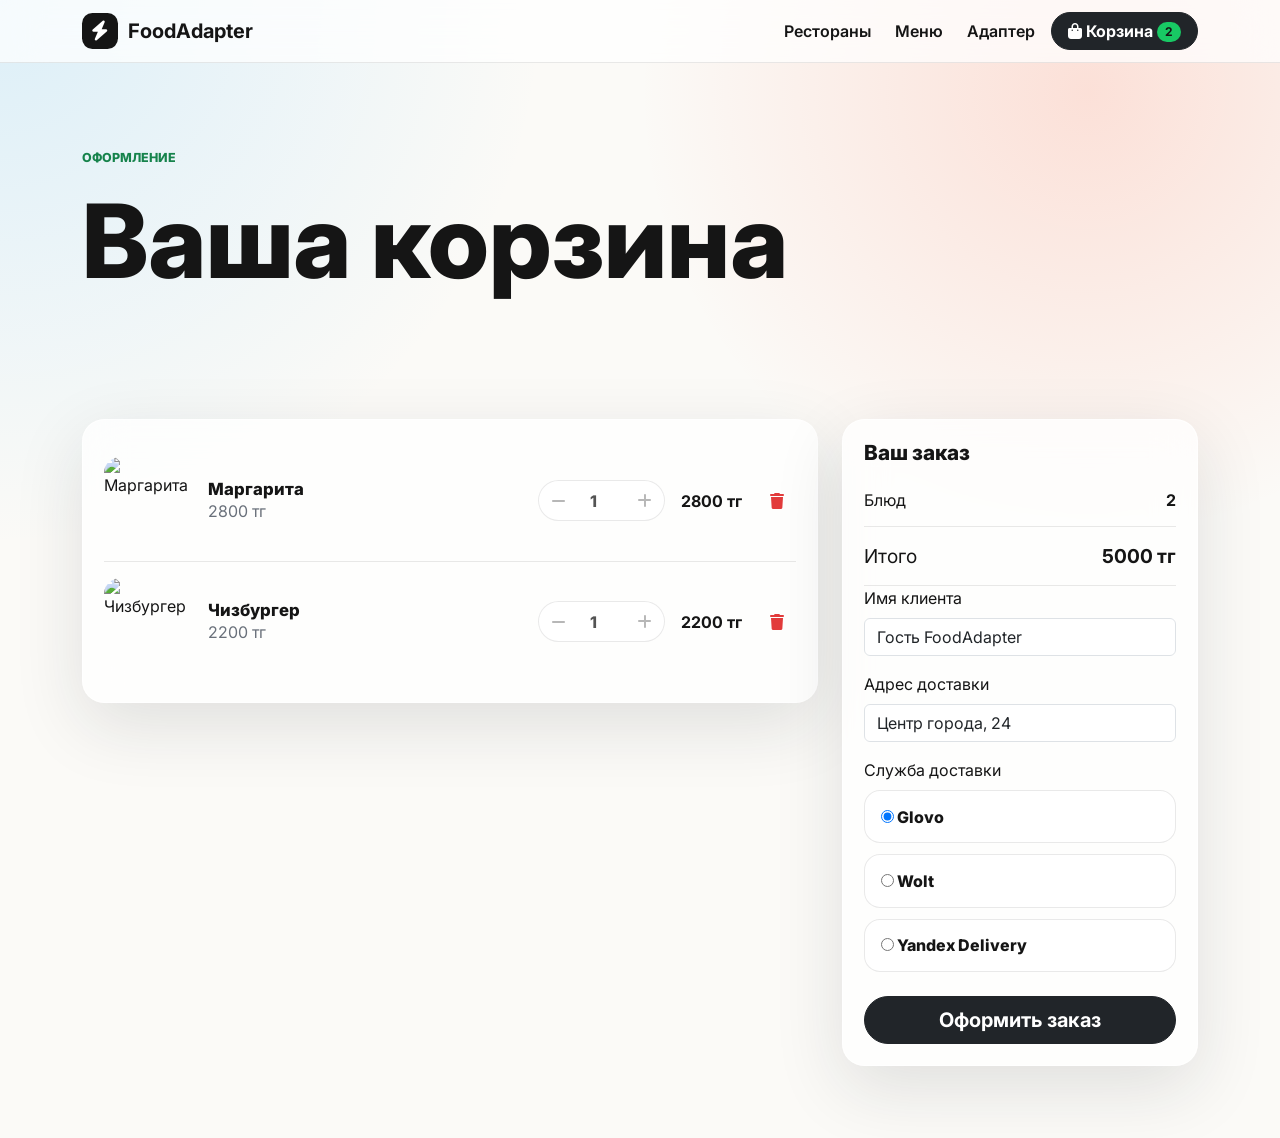
==== docs/cart.html @ a2c29cf6 "Add GitHub Pages static demo in docs/ and update README" ====
<!doctype html>
<html lang="ru">
<head>
    <meta charset="utf-8">
    <meta name="viewport" content="width=device-width, initial-scale=1">
    <title>Корзина — FoodAdapter</title>
    <link href="https://cdn.jsdelivr.net/npm/bootstrap@5.3.3/dist/css/bootstrap.min.css" rel="stylesheet">
    <link rel="preconnect" href="https://fonts.googleapis.com">
    <link rel="preconnect" href="https://fonts.gstatic.com" crossorigin>
    <link href="https://fonts.googleapis.com/css2?family=Inter:wght@400;500;600;700;800&display=swap" rel="stylesheet">
    <link rel="stylesheet" href="https://cdnjs.cloudflare.com/ajax/libs/font-awesome/6.5.2/css/all.min.css">
    <link rel="stylesheet" href="css/style.css">
</head>
<body>
    <nav class="navbar navbar-expand-lg fixed-top glass-nav">
        <div class="container">
            <a class="navbar-brand fw-bold" href="index.html">
                <span class="brand-mark"><i class="fa-solid fa-bolt"></i></span>
                FoodAdapter
            </a>
            <button class="navbar-toggler" type="button" data-bs-toggle="collapse" data-bs-target="#mainNav">
                <span class="navbar-toggler-icon"></span>
            </button>
            <div class="collapse navbar-collapse" id="mainNav">
                <ul class="navbar-nav ms-auto align-items-lg-center gap-lg-2">
                    <li class="nav-item"><a class="nav-link" href="index.html#restaurants">Рестораны</a></li>
                    <li class="nav-item"><a class="nav-link" href="index.html#menu">Меню</a></li>
                    <li class="nav-item"><a class="nav-link" href="index.html#adapter">Адаптер</a></li>
                    <li class="nav-item">
                        <a class="btn btn-dark nav-cart" href="cart.html">
                            <i class="fa-solid fa-bag-shopping"></i>
                            Корзина <span class="badge rounded-pill">2</span>
                        </a>
                    </li>
                </ul>
            </div>
        </div>
    </nav>

    <section class="cart-hero">
        <div class="container">
            <span class="eyebrow">Оформление</span>
            <h1>Ваша корзина</h1>
        </div>
    </section>

    <section class="section-pad">
        <div class="container">
            <div class="row g-4">
                <div class="col-lg-8">
                    <div class="cart-list glass-card">
                        <div class="cart-item" data-id="1">
                            <img src="https://images.unsplash.com/photo-1546069901-ba9599a7e63c?auto=format&fit=crop&w=800&q=80" alt="Маргарита">
                            <div class="cart-item-info">
                                <h3>Маргарита</h3>
                                <span>2800 тг</span>
                            </div>
                            <div class="quantity-control">
                                <button class="quantity-btn" disabled><i class="fa-solid fa-minus"></i></button>
                                <input type="number" value="1" min="1" disabled>
                                <button class="quantity-btn" disabled><i class="fa-solid fa-plus"></i></button>
                            </div>
                            <strong>2800 тг</strong>
                            <button class="remove-btn" disabled title="Удалить"><i class="fa-solid fa-trash"></i></button>
                        </div>
                        <div class="cart-item" data-id="2">
                            <img src="https://images.unsplash.com/photo-1550547660-d9450f859349?auto=format&fit=crop&w=800&q=80" alt="Чизбургер">
                            <div class="cart-item-info">
                                <h3>Чизбургер</h3>
                                <span>2200 тг</span>
                            </div>
                            <div class="quantity-control">
                                <button class="quantity-btn" disabled><i class="fa-solid fa-minus"></i></button>
                                <input type="number" value="1" min="1" disabled>
                                <button class="quantity-btn" disabled><i class="fa-solid fa-plus"></i></button>
                            </div>
                            <strong>2200 тг</strong>
                            <button class="remove-btn" disabled title="Удалить"><i class="fa-solid fa-trash"></i></button>
                        </div>
                    </div>
                </div>
                <div class="col-lg-4">
                    <aside class="checkout-card glass-card">
                        <h2>Ваш заказ</h2>
                        <div class="summary-line">
                            <span>Блюд</span>
                            <strong>2</strong>
                        </div>
                        <div class="summary-line total">
                            <span>Итого</span>
                            <strong>5000 тг</strong>
                        </div>

                        <form>
                            <label class="form-label">Имя клиента</label>
                            <input class="form-control" name="customer_name" value="Гость FoodAdapter" required>

                            <label class="form-label mt-3">Адрес доставки</label>
                            <input class="form-control" name="address" value="Центр города, 24" required>

                            <label class="form-label mt-3">Служба доставки</label>
                            <div class="delivery-options">
                                <label><input type="radio" name="delivery_service" value="glovo" checked> Glovo</label>
                                <label><input type="radio" name="delivery_service" value="wolt"> Wolt</label>
                                <label><input type="radio" name="delivery_service" value="yandex"> Yandex Delivery</label>
                            </div>
                            <a class="btn btn-dark w-100 btn-lg mt-4" href="checkout.html">Оформить заказ</a>
                        </form>
                    </aside>
                </div>
            </div>
        </div>
    </section>

    <script src="https://cdn.jsdelivr.net/npm/bootstrap@5.3.3/dist/js/bootstrap.bundle.min.js"></script>
</body>
</html>
---- docs/css/style.css ----
:root {
    --ink: #151515;
    --muted: #69707a;
    --paper: #fbfaf7;
    --line: rgba(20, 20, 20, 0.09);
    --accent: #18c964;
    --coral: #ff6b4a;
    --sky: #61c3ff;
    --shadow: 0 22px 70px rgba(24, 31, 41, 0.12);
}

* {
    box-sizing: border-box;
}

html {
    scroll-behavior: smooth;
}

body {
    margin: 0;
    font-family: "Inter", system-ui, -apple-system, BlinkMacSystemFont, "Segoe UI", sans-serif;
    color: var(--ink);
    background:
        radial-gradient(circle at top left, rgba(97, 195, 255, 0.20), transparent 34rem),
        radial-gradient(circle at 85% 8%, rgba(255, 107, 74, 0.18), transparent 28rem),
        var(--paper);
}

.glass-nav {
    backdrop-filter: blur(20px);
    background: rgba(255, 255, 255, 0.72);
    border-bottom: 1px solid var(--line);
}

.navbar-brand {
    display: inline-flex;
    align-items: center;
    gap: 0.65rem;
    color: var(--ink);
}

.brand-mark {
    display: inline-grid;
    width: 2.25rem;
    height: 2.25rem;
    place-items: center;
    color: #fff;
    background: var(--ink);
    border-radius: 0.65rem;
}

.nav-link {
    font-weight: 600;
    color: var(--ink);
}

.nav-cart {
    border-radius: 999px;
    padding-inline: 1rem;
}

.nav-cart .badge {
    background: var(--accent);
    color: var(--ink);
}

.hero-section {
    min-height: 92vh;
    display: flex;
    align-items: center;
    padding: 7.5rem 0 4rem;
}

.hero-grid {
    display: grid;
    grid-template-columns: minmax(0, 0.92fr) minmax(20rem, 1.08fr);
    align-items: center;
    gap: 3rem;
}

.eyebrow {
    display: inline-flex;
    align-items: center;
    gap: 0.45rem;
    color: #16834c;
    font-weight: 800;
    text-transform: uppercase;
    letter-spacing: 0;
    font-size: 0.78rem;
}

.hero-copy h1,
.cart-hero h1,
.status-card h1 {
    margin: 0.75rem 0;
    font-size: clamp(3.5rem, 8vw, 7.2rem);
    font-weight: 800;
    letter-spacing: 0;
}

.hero-slogan {
    font-size: clamp(1.4rem, 2.5vw, 2.15rem);
    font-weight: 700;
    margin-bottom: 1rem;
}

.hero-text {
    color: var(--muted);
    font-size: 1.08rem;
    max-width: 38rem;
}

.hero-actions {
    display: flex;
    flex-wrap: wrap;
    gap: 0.85rem;
    margin-top: 2rem;
}

.btn {
    border-radius: 999px;
    font-weight: 700;
    transition: transform 0.22s ease, box-shadow 0.22s ease, background 0.22s ease;
}

.btn:hover {
    transform: translateY(-2px);
    box-shadow: 0 16px 32px rgba(21, 21, 21, 0.14);
}

.hero-visual {
    position: relative;
    min-height: 34rem;
}

.hero-visual img {
    width: 100%;
    height: 34rem;
    object-fit: cover;
    border-radius: 2rem;
    box-shadow: var(--shadow);
}

.floating-card,
.glass-card {
    border: 1px solid rgba(255, 255, 255, 0.65);
    background: rgba(255, 255, 255, 0.72);
    backdrop-filter: blur(20px);
    box-shadow: var(--shadow);
}

.floating-card {
    position: absolute;
    display: flex;
    align-items: center;
    gap: 0.7rem;
    padding: 0.9rem 1rem;
    border-radius: 1.2rem;
    font-weight: 800;
}

.delivery-card {
    left: -1.25rem;
    bottom: 4rem;
}

.delivery-card i {
    color: var(--accent);
}

.time-card {
    right: 1.5rem;
    top: 1.5rem;
    flex-direction: column;
    align-items: flex-start;
    gap: 0;
}

.time-card strong {
    font-size: 1.6rem;
}

.time-card span {
    color: var(--muted);
    font-size: 0.86rem;
}

.section-pad {
    padding: 4.5rem 0;
}

.category-grid {
    display: grid;
    grid-template-columns: repeat(5, 1fr);
    gap: 1rem;
}

.category-pill {
    display: flex;
    align-items: center;
    justify-content: center;
    gap: 0.7rem;
    padding: 1.05rem;
    border-radius: 1.25rem;
    background: #fff;
    border: 1px solid var(--line);
    font-weight: 800;
    box-shadow: 0 14px 34px rgba(30, 35, 42, 0.07);
    transition: transform 0.22s ease, border-color 0.22s ease;
}

.category-pill:hover,
.food-card:hover,
.restaurant-card:hover {
    transform: translateY(-6px);
}

.category-pill i {
    color: var(--coral);
}

.section-heading {
    margin-bottom: 1.8rem;
}

.section-heading span {
    color: #16834c;
    font-weight: 800;
    text-transform: uppercase;
    font-size: 0.8rem;
}

.section-heading h2,
.adapter-panel h2 {
    font-weight: 800;
    font-size: clamp(2rem, 4vw, 3.2rem);
    margin: 0.3rem 0 0;
}

.restaurant-card {
    min-height: 13rem;
    display: flex;
    flex-direction: column;
    justify-content: space-between;
    padding: 1.5rem;
    border-radius: 1.35rem;
    transition: transform 0.22s ease;
}

.restaurant-tag {
    display: inline-flex;
    width: fit-content;
    padding: 0.35rem 0.7rem;
    border-radius: 999px;
    background: rgba(24, 201, 100, 0.14);
    font-weight: 800;
    color: #16834c;
    margin-bottom: 1rem;
}

.restaurant-card h3,
.food-body h3,
.benefit-item h3,
.checkout-card h2 {
    font-size: 1.3rem;
    font-weight: 800;
}

.restaurant-meta {
    display: flex;
    justify-content: space-between;
    color: var(--muted);
    font-weight: 700;
}

.restaurant-meta i {
    color: #f7b731;
}

.menu-section {
    background: rgba(255, 255, 255, 0.48);
}

.food-card {
    height: 100%;
    overflow: hidden;
    border-radius: 1.45rem;
    background: #fff;
    border: 1px solid var(--line);
    box-shadow: 0 18px 48px rgba(24, 31, 41, 0.09);
    transition: transform 0.22s ease, box-shadow 0.22s ease;
}

.food-card:hover {
    box-shadow: 0 28px 68px rgba(24, 31, 41, 0.14);
}

.food-image-wrap {
    position: relative;
    height: 14rem;
}

.food-image-wrap img,
.cart-item img {
    width: 100%;
    height: 100%;
    object-fit: cover;
}

.food-image-wrap span {
    position: absolute;
    top: 1rem;
    left: 1rem;
    padding: 0.35rem 0.7rem;
    border-radius: 999px;
    background: rgba(255, 255, 255, 0.82);
    backdrop-filter: blur(12px);
    font-weight: 800;
}

.food-body {
    padding: 1.25rem;
}

.food-body p,
.adapter-panel p,
.benefit-item p,
.empty-cart p,
.status-card p {
    color: var(--muted);
}

.food-footer {
    display: flex;
    justify-content: space-between;
    align-items: center;
    gap: 1rem;
    margin-top: 1.2rem;
}

.food-footer strong {
    font-size: 1.15rem;
}

.adapter-panel {
    display: grid;
    grid-template-columns: 1fr auto;
    gap: 2rem;
    align-items: center;
    padding: 2rem;
    border-radius: 1.5rem;
}

.adapter-flow {
    display: flex;
    align-items: center;
    gap: 0.8rem;
    flex-wrap: wrap;
}

.adapter-flow div {
    padding: 0.85rem 1rem;
    border-radius: 1rem;
    color: #fff;
    background: var(--ink);
    font-weight: 800;
    white-space: nowrap;
}

.adapter-flow i {
    color: var(--coral);
}

.benefit-item {
    padding: 1.7rem;
    border-radius: 1.3rem;
    background: #fff;
    border: 1px solid var(--line);
    min-height: 13rem;
}

.benefit-item i {
    width: 3rem;
    height: 3rem;
    display: grid;
    place-items: center;
    border-radius: 1rem;
    margin-bottom: 1rem;
    background: rgba(97, 195, 255, 0.2);
    color: #0874a8;
}

.footer {
    padding: 2rem 0;
    border-top: 1px solid var(--line);
    color: var(--muted);
}

.cart-hero {
    padding: 9rem 0 2rem;
}

.cart-list,
.checkout-card {
    padding: 1.3rem;
    border-radius: 1.4rem;
}

.cart-item {
    display: grid;
    grid-template-columns: 5.5rem 1fr auto auto auto;
    gap: 1rem;
    align-items: center;
    padding: 1rem 0;
    border-bottom: 1px solid var(--line);
}

.cart-item:last-child {
    border-bottom: 0;
}

.cart-item img {
    width: 5.5rem;
    height: 5.5rem;
    border-radius: 1rem;
}

.cart-item-info h3 {
    margin: 0;
    font-size: 1.05rem;
    font-weight: 800;
}

.cart-item-info span {
    color: var(--muted);
}

.quantity-control {
    display: flex;
    align-items: center;
    border: 1px solid var(--line);
    background: #fff;
    border-radius: 999px;
    overflow: hidden;
}

.quantity-control input {
    width: 3rem;
    border: 0;
    text-align: center;
    font-weight: 800;
    background: transparent;
}

.quantity-btn,
.remove-btn {
    border: 0;
    background: transparent;
    width: 2.4rem;
    height: 2.4rem;
    display: grid;
    place-items: center;
}

.remove-btn {
    color: #e23b3b;
}

.summary-line {
    display: flex;
    justify-content: space-between;
    padding: 0.9rem 0;
    border-bottom: 1px solid var(--line);
}

.summary-line.total {
    font-size: 1.2rem;
}

.delivery-options {
    display: grid;
    gap: 0.7rem;
}

.delivery-options label {
    padding: 0.85rem 1rem;
    border: 1px solid var(--line);
    border-radius: 1rem;
    background: rgba(255, 255, 255, 0.72);
    font-weight: 800;
}

.empty-cart {
    min-height: 24rem;
    display: grid;
    place-items: center;
    text-align: center;
    align-content: center;
    gap: 0.7rem;
}

.empty-cart i {
    font-size: 3rem;
    color: var(--accent);
}

.status-page {
    min-height: 100vh;
    display: grid;
    place-items: center;
    padding: 7rem 0 3rem;
}

.status-card {
    max-width: 48rem;
    margin: auto;
    padding: 2.2rem;
    border-radius: 1.7rem;
    text-align: center;
}

.status-card h1 {
    font-size: clamp(2.4rem, 6vw, 4.6rem);
}

.status-icon {
    width: 5rem;
    height: 5rem;
    display: grid;
    place-items: center;
    margin: 0 auto 1rem;
    border-radius: 1.4rem;
    background: rgba(24, 201, 100, 0.16);
    color: #16834c;
    font-size: 2.4rem;
}

.log-box {
    display: grid;
    gap: 0.65rem;
    margin-top: 1.5rem;
    padding: 1rem;
    border-radius: 1rem;
    text-align: left;
    background: #151515;
    color: #eafbea;
    font-family: ui-monospace, SFMono-Regular, Menlo, Consolas, monospace;
    font-size: 0.92rem;
}

.log-box i {
    color: var(--accent);
}

@media (max-width: 991px) {
    .hero-grid,
    .adapter-panel {
        grid-template-columns: 1fr;
    }

    .hero-section {
        padding-top: 6.5rem;
    }

    .hero-visual,
    .hero-visual img {
        min-height: 24rem;
        height: 24rem;
    }

    .category-grid {
        grid-template-columns: repeat(2, 1fr);
    }

    .cart-item {
        grid-template-columns: 4.8rem 1fr auto;
    }

    .cart-item strong,
    .remove-btn {
        grid-column: span 1;
    }

    .quantity-control {
        grid-column: 2 / 4;
        width: fit-content;
    }
}

@media (max-width: 575px) {
    .hero-copy h1,
    .cart-hero h1 {
        font-size: 3.2rem;
    }

    .hero-actions .btn {
        width: 100%;
    }

    .category-grid {
        grid-template-columns: 1fr;
    }

    .floating-card {
        position: static;
        margin-top: 0.8rem;
    }

    .hero-visual {
        min-height: auto;
    }

    .hero-visual img {
        height: 20rem;
    }

    .cart-item {
        grid-template-columns: 4.5rem 1fr;
    }

    .quantity-control,
    .cart-item strong,
    .remove-btn {
        grid-column: 2;
    }
}
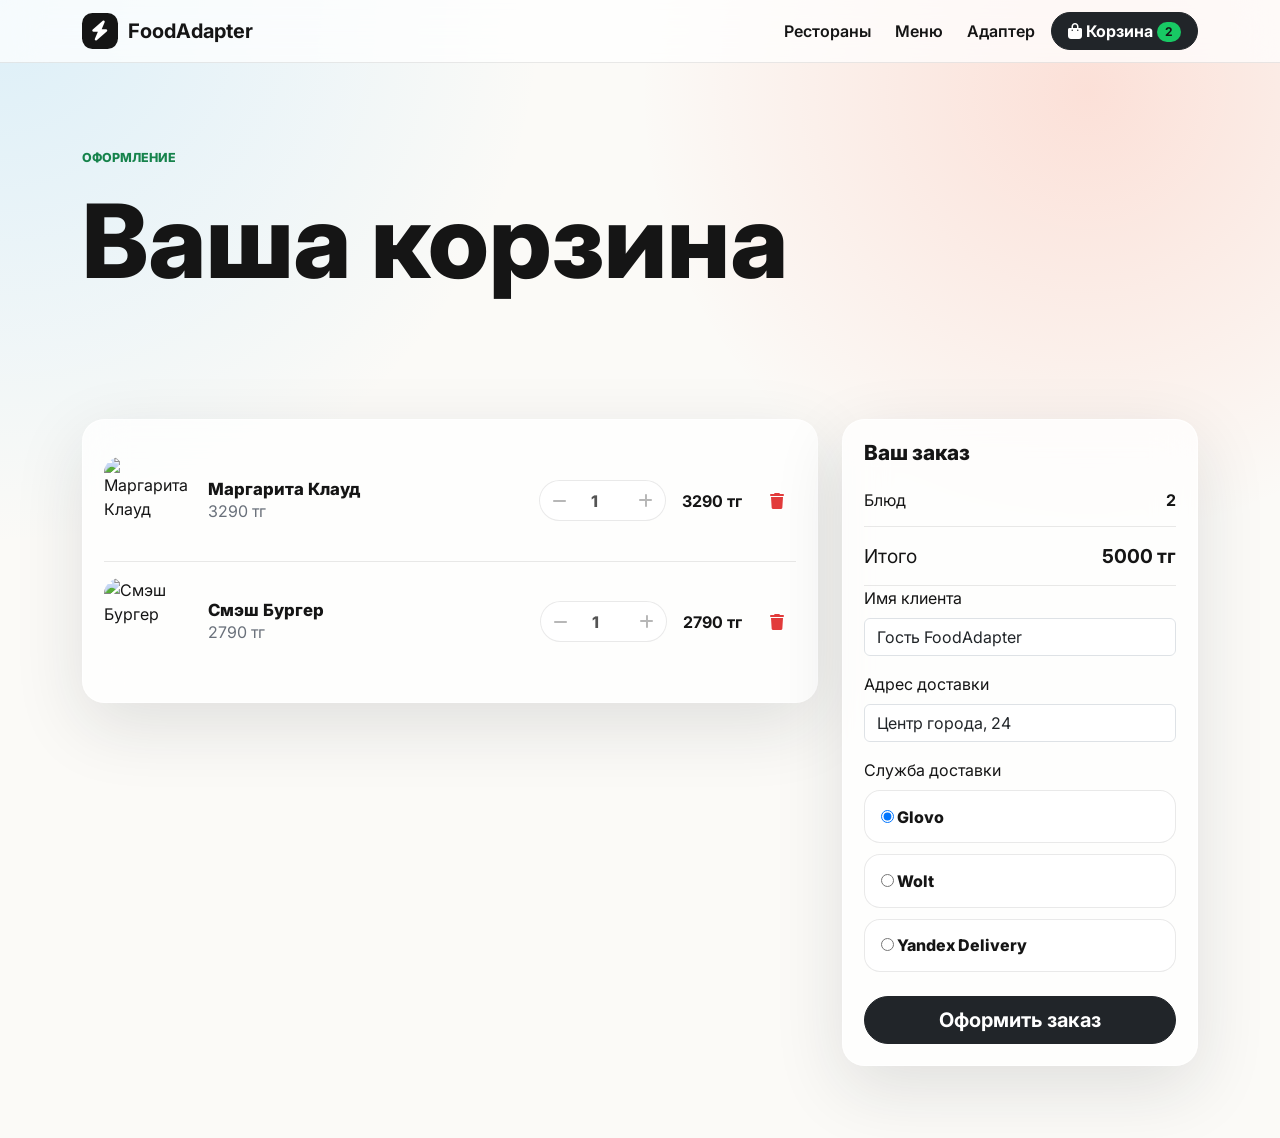
==== commit d167508c: "Restore original project images in GitHub Pages demo" ====
--- a/docs/cart.html
+++ b/docs/cart.html
@@ -49,32 +49,32 @@
             <div class="row g-4">
                 <div class="col-lg-8">
                     <div class="cart-list glass-card">
-                        <div class="cart-item" data-id="1">
-                            <img src="https://images.unsplash.com/photo-1546069901-ba9599a7e63c?auto=format&fit=crop&w=800&q=80" alt="Маргарита">
+                        <div class="cart-item" data-id="pizza-margherita">
+                            <img src="https://images.unsplash.com/photo-1604382354936-07c5d9983bd3?auto=format&fit=crop&w=900&q=80" alt="Маргарита Клауд">
                             <div class="cart-item-info">
-                                <h3>Маргарита</h3>
-                                <span>2800 тг</span>
+                                <h3>Маргарита Клауд</h3>
+                                <span>3290 тг</span>
                             </div>
                             <div class="quantity-control">
                                 <button class="quantity-btn" disabled><i class="fa-solid fa-minus"></i></button>
                                 <input type="number" value="1" min="1" disabled>
                                 <button class="quantity-btn" disabled><i class="fa-solid fa-plus"></i></button>
                             </div>
-                            <strong>2800 тг</strong>
+                            <strong>3290 тг</strong>
                             <button class="remove-btn" disabled title="Удалить"><i class="fa-solid fa-trash"></i></button>
                         </div>
-                        <div class="cart-item" data-id="2">
-                            <img src="https://images.unsplash.com/photo-1550547660-d9450f859349?auto=format&fit=crop&w=800&q=80" alt="Чизбургер">
+                        <div class="cart-item" data-id="burger-smash">
+                            <img src="https://images.unsplash.com/photo-1568901346375-23c9450c58cd?auto=format&fit=crop&w=900&q=80" alt="Смэш Бургер">
                             <div class="cart-item-info">
-                                <h3>Чизбургер</h3>
-                                <span>2200 тг</span>
+                                <h3>Смэш Бургер</h3>
+                                <span>2790 тг</span>
                             </div>
                             <div class="quantity-control">
                                 <button class="quantity-btn" disabled><i class="fa-solid fa-minus"></i></button>
                                 <input type="number" value="1" min="1" disabled>
                                 <button class="quantity-btn" disabled><i class="fa-solid fa-plus"></i></button>
                             </div>
-                            <strong>2200 тг</strong>
+                            <strong>2790 тг</strong>
                             <button class="remove-btn" disabled title="Удалить"><i class="fa-solid fa-trash"></i></button>
                         </div>
                     </div>
